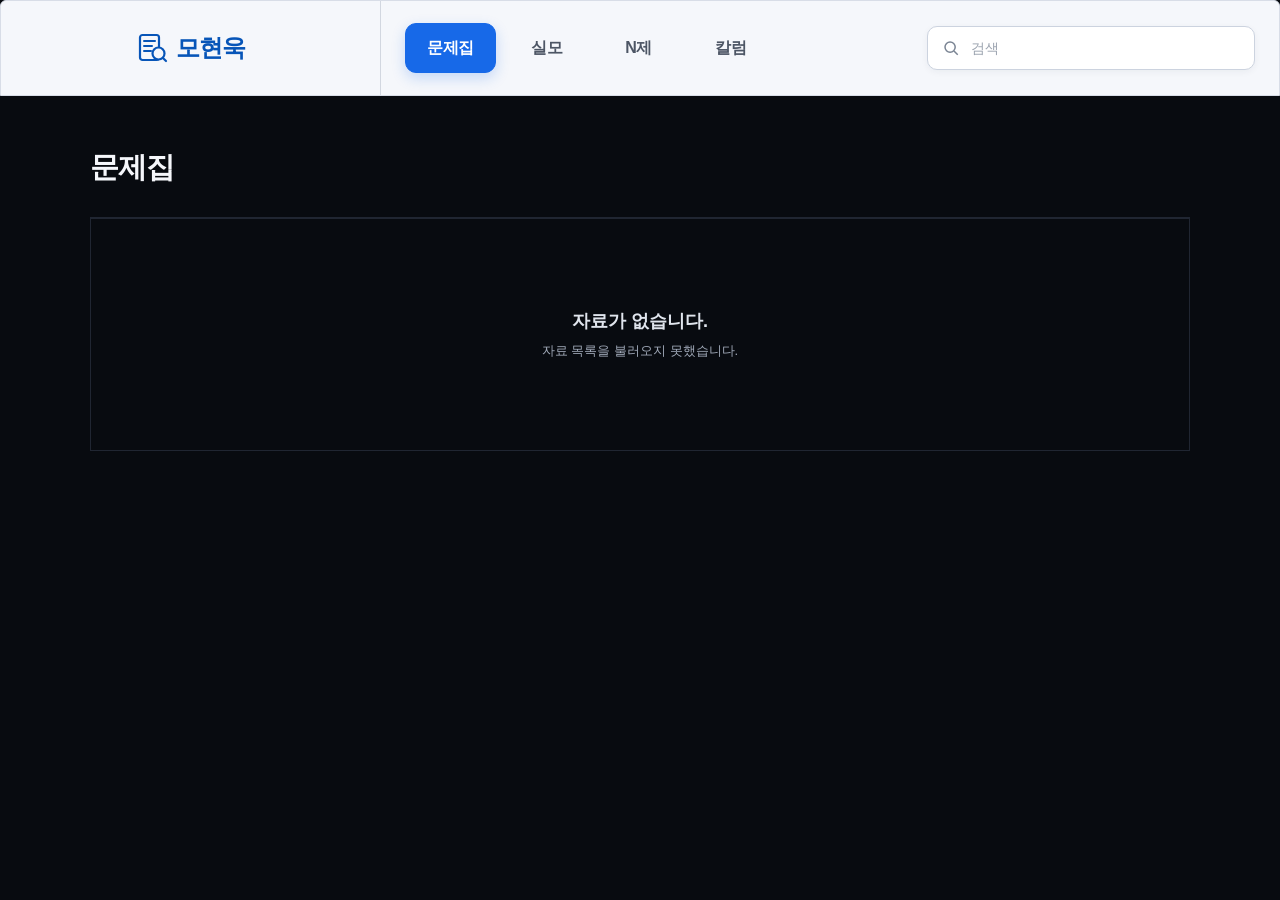
==== public/index.html @ 25a9d22e "Initial commit" ====
<!DOCTYPE html>
<html lang="ko">
<head>
  <meta charset="UTF-8">
  <meta name="viewport" content="width=device-width, initial-scale=1.0">
  <meta name="description" content="모현욱닷컴 자료실">
  <title>모현욱닷컴</title>
  <link rel="stylesheet" href="style.css">
</head>
<body>
  <header class="site-header">
    <div class="header-inner">
      <a class="brand" href="#" aria-label="모현욱닷컴 홈">
        <span class="brand-icon" aria-hidden="true">
          <svg viewBox="0 0 32 32" fill="none">
            <rect x="4" y="3" width="19" height="25" rx="2.5" stroke="currentColor" stroke-width="2.2"/>
            <path d="M8 9h11M8 14h8M8 19h7" stroke="currentColor" stroke-width="2" stroke-linecap="round"/>
            <circle cx="22.5" cy="21.5" r="6" fill="var(--header-bg)" stroke="currentColor" stroke-width="2.2"/>
            <path d="m27 26 3 3" stroke="currentColor" stroke-width="2.2" stroke-linecap="round"/>
          </svg>
        </span>
        <span>모현욱</span>
      </a>

      <nav class="main-nav" aria-label="자료 메뉴">
        <button class="nav-item active" data-category="문제집">문제집</button>
        <button class="nav-item" data-category="실모">실모</button>
        <button class="nav-item" data-category="N제">N제</button>
        <button class="nav-item" data-category="칼럼">칼럼</button>
      </nav>

      <div class="search-wrap">
        <label class="search-box">
          <svg viewBox="0 0 24 24" aria-hidden="true"><circle cx="10.8" cy="10.8" r="6.8"/><path d="m16 16 5 5"/></svg>
          <input id="searchInput" type="search" placeholder="검색" autocomplete="off">
        </label>
      </div>
    </div>
  </header>

  <main class="main-content">
    <section class="content-head">
      <div>
        <h1 id="pageTitle">문제집</h1>
        <p id="resultCount"></p>
      </div>
      <button id="clearSearch" class="clear-search" hidden>검색 초기화</button>
    </section>

    <section id="materialList" class="material-list" aria-live="polite"></section>

    <section id="emptyState" class="empty-state" hidden>
      <h2>자료가 없습니다.</h2>
      <p id="emptyMessage">등록된 자료가 아직 없습니다.</p>
    </section>

    <nav id="pagination" class="pagination" aria-label="페이지 이동"></nav>
  </main>

  <script src="app.js"></script>
</body>
</html>
---- public/style.css ----
:root {
  --header-bg: #f5f7fb;
  --page-bg: #080b10;
  --text: #f5f7fb;
  --muted: #8992a3;
  --line: #202632;
  --card: #0d1118;
  --accent: #1769e8;
  --accent-hover: #0f5bd4;
  --nav-text: #4d5665;
}

* { box-sizing: border-box; }
html { min-height: 100%; }
body {
  margin: 0;
  min-height: 100vh;
  background: var(--page-bg);
  color: var(--text);
  font-family: -apple-system, BlinkMacSystemFont, "Segoe UI", "Noto Sans KR", sans-serif;
}
button, input { font: inherit; }
button { color: inherit; }

.site-header {
  height: 96px;
  background: var(--header-bg);
  color: #111827;
  border: 1px solid #d8dde7;
  border-radius: 6px 6px 0 0;
}

.header-inner {
  height: 100%;
  display: grid;
  grid-template-columns: 380px minmax(420px, 1fr) minmax(260px, 360px);
  align-items: stretch;
  width: 100%;
  margin: 0;
}

.brand {
  display: flex;
  align-items: center;
  justify-content: center;
  gap: 8px;
  padding: 0;
  color: #0755b8;
  text-decoration: none;
  font-size: 24px;
  font-weight: 800;
  letter-spacing: -1.3px;
  border-right: 1px solid #d2d7e0;
}

.brand-icon { width: 32px; height: 32px; display: block; }
.brand-icon svg { width: 100%; height: 100%; }

.main-nav {
  display: flex;
  align-items: center;
  gap: 10px;
  padding: 0 24px;
}

.nav-item {
  border: 1px solid transparent;
  background: transparent;
  min-width: 82px;
  height: 50px;
  padding: 0 21px;
  border-radius: 11px;
  color: var(--nav-text);
  cursor: pointer;
  font-size: 16px;
  font-weight: 750;
  letter-spacing: -0.5px;
  transition: background .16s ease, color .16s ease, border-color .16s ease, transform .16s ease;
}

.nav-item:hover {
  background: #e7edf7;
  border-color: #dbe3f0;
  color: #163b70;
  transform: translateY(-1px);
}

.nav-item.active {
  background: var(--accent);
  border-color: var(--accent);
  color: #fff;
  box-shadow: 0 5px 14px rgba(23, 105, 232, .22);
}

.nav-item.active:hover {
  background: var(--accent-hover);
  border-color: var(--accent-hover);
  color: #fff;
}

.search-wrap {
  display: flex;
  align-items: center;
  padding: 0 24px 0 8px;
}

.search-box {
  width: 100%;
  height: 44px;
  display: flex;
  align-items: center;
  gap: 9px;
  padding: 0 14px;
  background: #fff;
  border: 1px solid #ccd3df;
  border-radius: 10px;
  box-shadow: 0 2px 7px rgba(22, 35, 58, .05);
}

.search-box:focus-within {
  border-color: #79aaf3;
  box-shadow: 0 0 0 3px rgba(23, 105, 232, .11);
}

.search-box svg { width: 18px; height: 18px; stroke: #7a8493; fill: none; stroke-width: 2; flex: 0 0 auto; }
.search-box input {
  width: 100%;
  border: 0;
  outline: 0;
  background: transparent;
  color: #111827;
  font-size: 14px;
}
.search-box input::placeholder { color: #9aa2ae; }

.main-content {
  width: min(1100px, calc(100% - 48px));
  margin: 0 auto;
  padding: 52px 0 70px;
}

.content-head {
  display: flex;
  align-items: end;
  justify-content: space-between;
  margin-bottom: 22px;
}

.content-head h1 { margin: 0; font-size: 29px; letter-spacing: -1.2px; }
.content-head p { margin: 7px 0 0; color: var(--muted); font-size: 13px; }

.clear-search {
  border: 1px solid #2a3341;
  background: #11161e;
  padding: 8px 12px;
  border-radius: 7px;
  cursor: pointer;
  color: #aeb7c6;
  font-size: 13px;
}
.clear-search:hover { color: #fff; border-color: #465163; }

.material-list { border-top: 1px solid var(--line); }

.material-card {
  min-height: 76px;
  display: grid;
  grid-template-columns: 1fr auto;
  align-items: center;
  gap: 18px;
  padding: 15px 4px 15px 2px;
  border-bottom: 1px solid var(--line);
}

.material-info { min-width: 0; }
.material-title {
  margin: 0;
  overflow: hidden;
  text-overflow: ellipsis;
  white-space: nowrap;
  font-size: 16px;
  font-weight: 650;
  letter-spacing: -.25px;
}
.material-meta { margin-top: 6px; color: #687284; font-size: 12px; }
.material-actions { display: flex; gap: 7px; }

.action {
  display: inline-flex;
  align-items: center;
  justify-content: center;
  min-width: 66px;
  height: 34px;
  padding: 0 11px;
  border: 1px solid #303947;
  border-radius: 6px;
  background: #0c1017;
  color: #b9c2d0;
  text-decoration: none;
  font-size: 12px;
  cursor: pointer;
}
.action:hover { border-color: #596579; color: #fff; }
.action.download { border-color: #175ebf; color: #74aaf2; }
.action.download:hover { border-color: #3981df; color: #b4d4ff; }

.empty-state {
  padding: 90px 20px;
  text-align: center;
  border: 1px solid var(--line);
  color: #a0a9b8;
}
.empty-state h2 { margin: 0 0 9px; font-size: 18px; color: #e0e5ed; }
.empty-state p { margin: 0; font-size: 13px; }

.pagination {
  display: flex;
  justify-content: center;
  align-items: center;
  gap: 5px;
  margin-top: 28px;
}
.page-button {
  min-width: 34px;
  height: 34px;
  border: 1px solid #292f39;
  border-radius: 6px;
  background: #090d13;
  color: #778293;
  cursor: pointer;
  font-size: 12px;
}
.page-button:hover { color: #fff; border-color: #525e70; }
.page-button.active { background: #145fcf; border-color: #145fcf; color: #fff; }
.page-button:disabled { cursor: default; opacity: .35; }

@media (max-width: 1100px) {
  .header-inner { grid-template-columns: 280px 1fr minmax(220px, 300px); }
  .main-nav { padding: 0 16px; }
  .nav-item { min-width: 72px; padding: 0 15px; }
}

@media (max-width: 900px) {
  .header-inner { grid-template-columns: 190px 1fr; }
  .brand { border-right: 1px solid #d2d7e0; }
  .search-wrap { grid-column: 1 / -1; display: none; }
  .site-header { height: 82px; }
  .main-nav { overflow-x: auto; padding: 0 12px; }
  .nav-item { white-space: nowrap; }
}

@media (max-width: 620px) {
  .header-inner { grid-template-columns: 130px 1fr; }
  .brand { font-size: 19px; }
  .brand-icon { width: 27px; height: 27px; }
  .main-nav { gap: 5px; padding: 0 7px; }
  .nav-item { min-width: auto; height: 44px; padding: 0 11px; font-size: 13px; border-radius: 9px; }
  .main-content { width: calc(100% - 28px); padding-top: 34px; }
  .material-card { grid-template-columns: 1fr; gap: 11px; }
  .material-actions { justify-content: flex-end; }
  .action { min-width: 62px; }
}
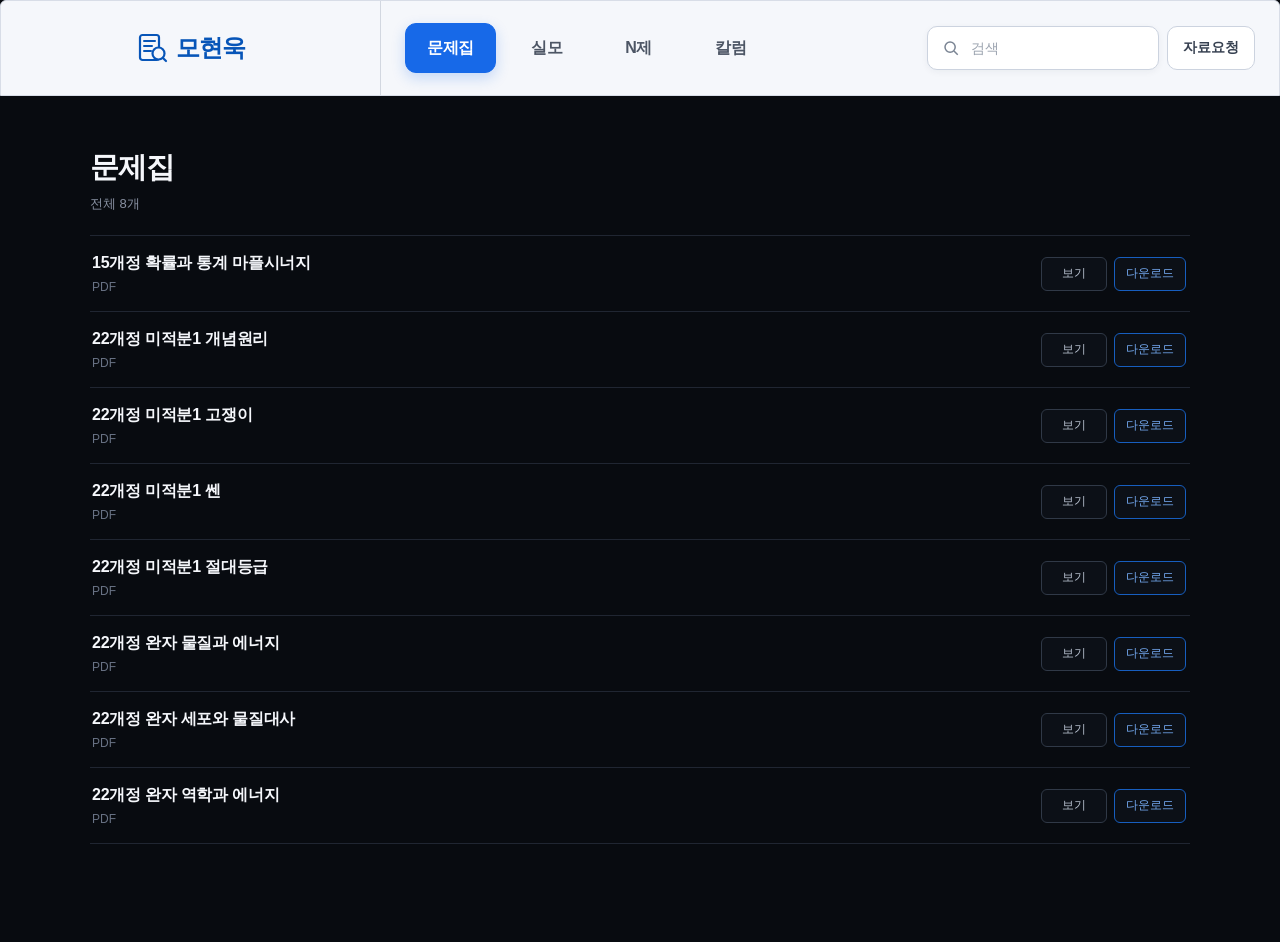
==== commit 2f57ada3: "update files" ====
--- a/public/index.html
+++ b/public/index.html
@@ -28,12 +28,12 @@
         <button class="nav-item" data-category="N제">N제</button>
         <button class="nav-item" data-category="칼럼">칼럼</button>
       </nav>
-
       <div class="search-wrap">
         <label class="search-box">
           <svg viewBox="0 0 24 24" aria-hidden="true"><circle cx="10.8" cy="10.8" r="6.8"/><path d="m16 16 5 5"/></svg>
           <input id="searchInput" type="search" placeholder="검색" autocomplete="off">
         </label>
+        <button class="request-btn" type="button">자료요청</button>
       </div>
     </div>
   </header>
--- a/public/style.css
+++ b/public/style.css
@@ -104,8 +104,31 @@
   padding: 0 24px 0 8px;
 }
 
+.request-btn {
+  flex: 0 0 auto;
+  height: 44px;
+  margin-left: 8px;
+  padding: 0 15px;
+  border: 1px solid #ccd3df;
+  border-radius: 10px;
+  background: #fff;
+  color: #374151;
+  font-size: 14px;
+  font-weight: 600;
+  cursor: pointer;
+  white-space: nowrap;
+  transition: background .16s ease, border-color .16s ease, color .16s ease;
+}
+
+.request-btn:hover {
+  background: #f0f4fa;
+  border-color: #aeb8c8;
+  color: #0755b8;
+}
+
 .search-box {
-  width: 100%;
+  flex: 1;
+  min-width: 0;
   height: 44px;
   display: flex;
   align-items: center;
